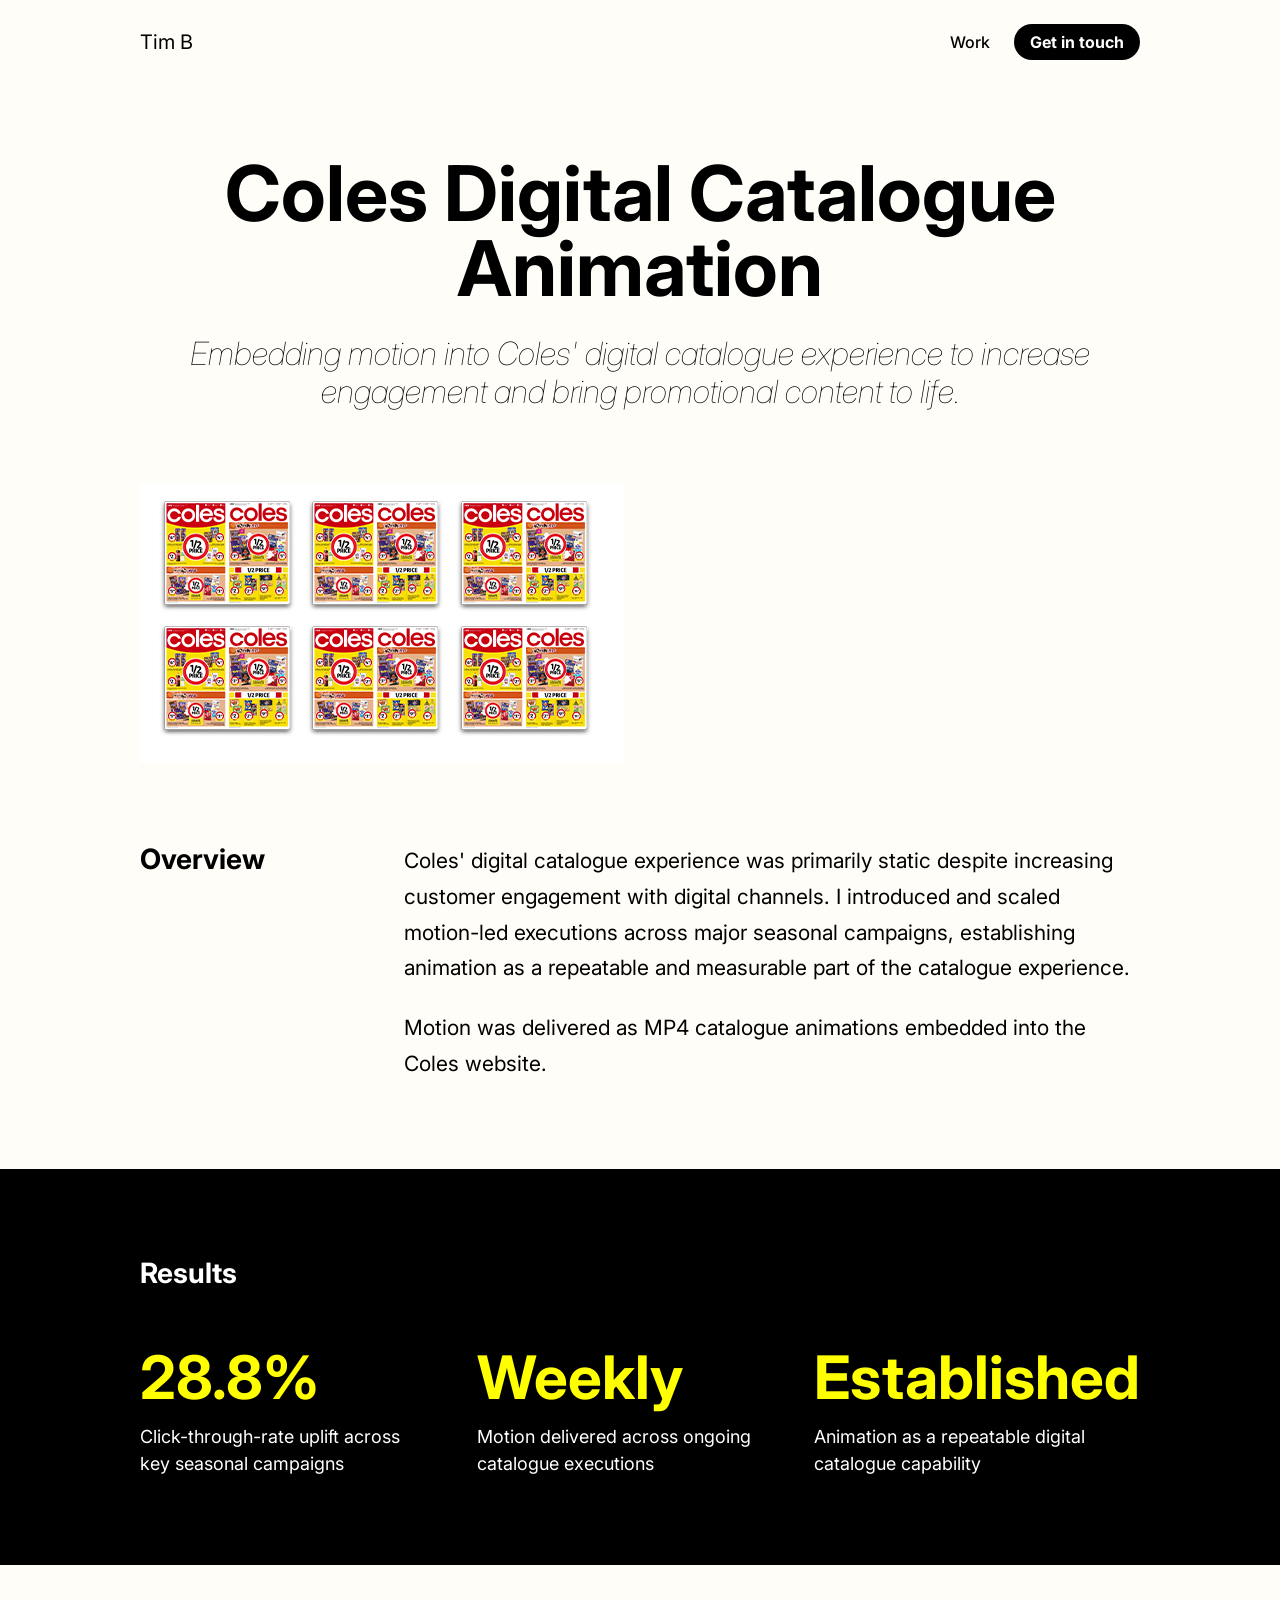
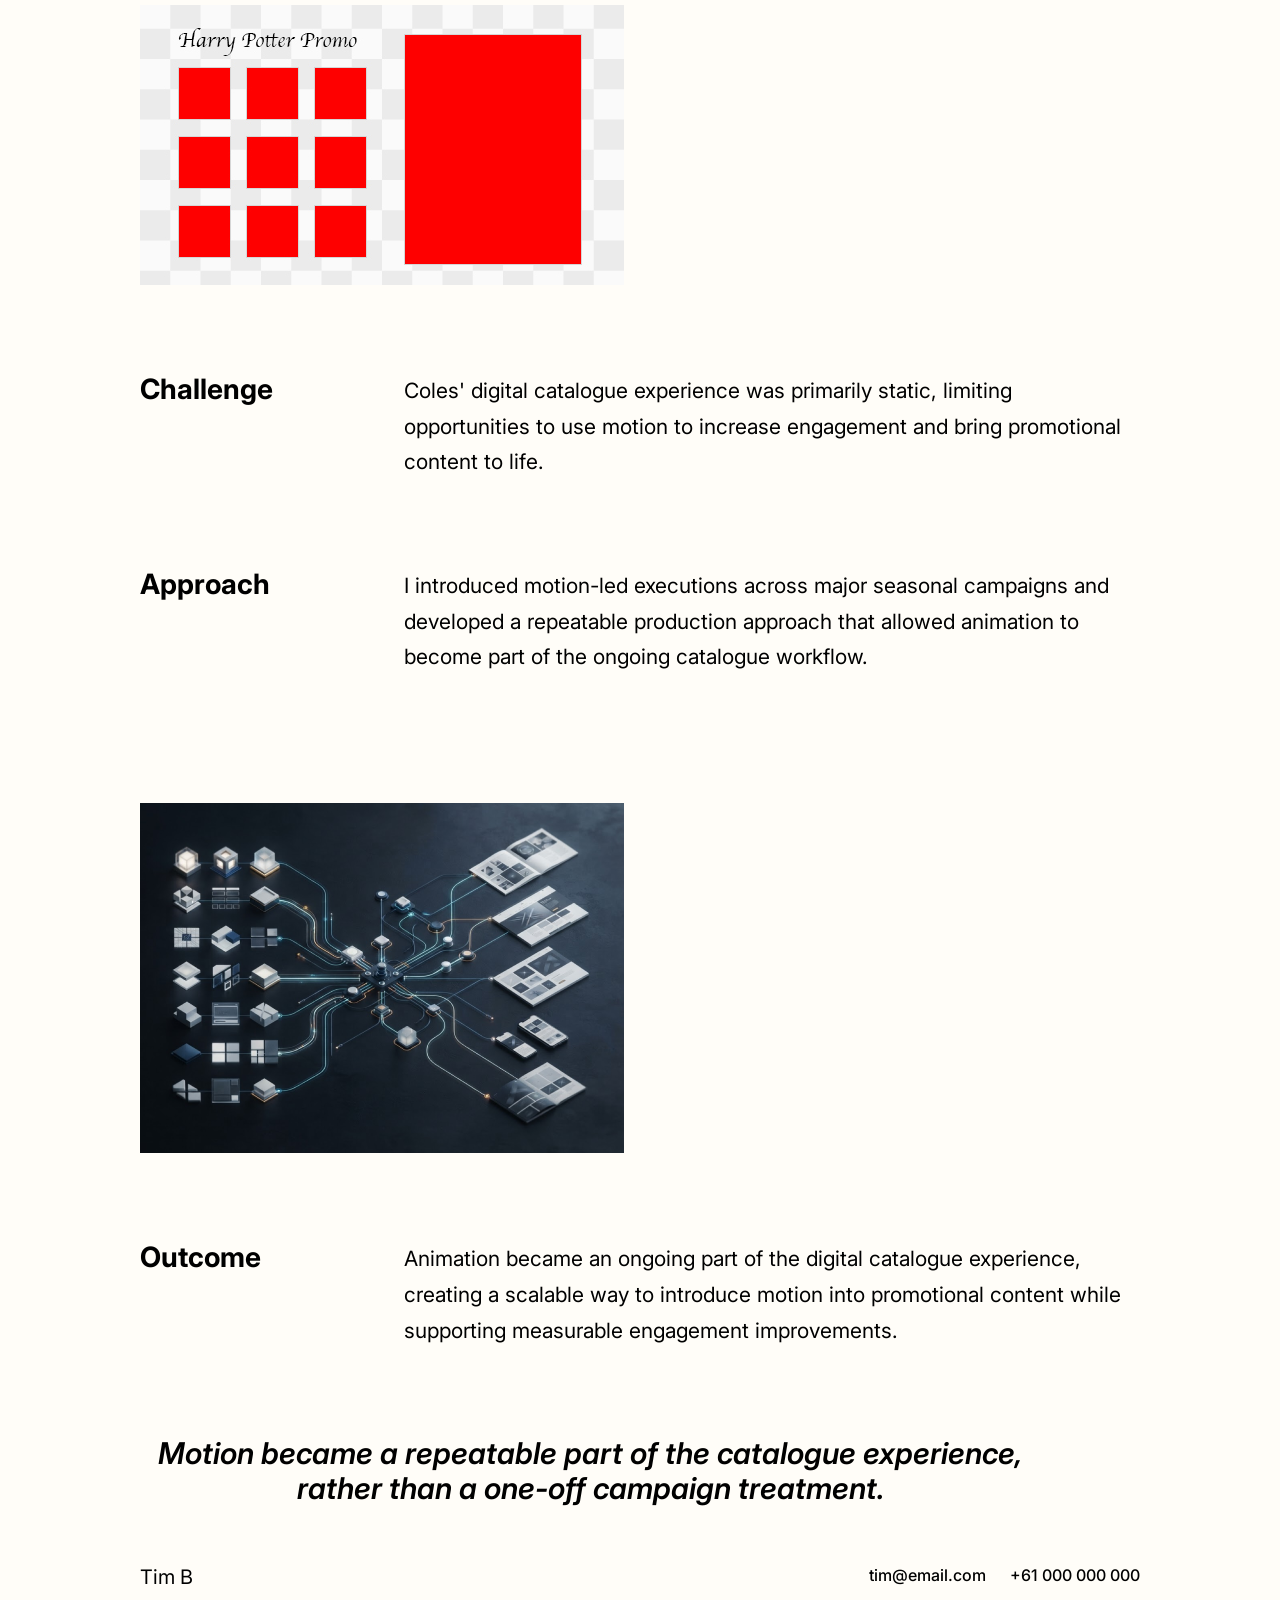
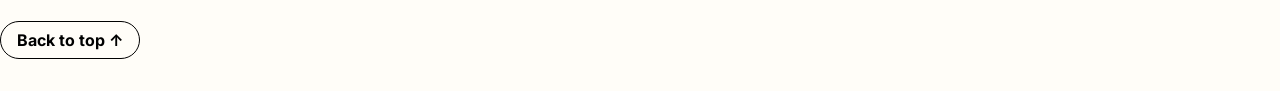
==== case-studies/catalogue.html @ ee3a1e39 "Updates from work machine" ====
<!DOCTYPE html>
<html lang="en">
<head>
  <meta charset="UTF-8">
  <meta name="viewport" content="width=device-width, initial-scale=1.0">

  <meta
    name="description"
    content="Coles Digital Catalogue Animation — Tim Bradfield"
  >

  <title>Coles Digital Catalogue Animation — Tim Bradfield</title>

  <link
    rel="stylesheet"
    href="https://fonts.googleapis.com/css2?family=Inter:wght@400;500;600;700&display=swap"
  >

  <link rel="stylesheet" href="../styles.css">
</head>

<body>

  <!-- =====================================================
       HEADER
  ====================================================== -->

  <header class="site-header">
    <div class="container site-header__inner">

      <a href="../index.html" class="site-header__logo">
        Tim B
      </a>

      <nav class="site-header__nav">
        <a href="../index.html#work">Work</a>
        <a href="../index.html#contact" class="button button--primary">
          Get in touch
        </a>
      </nav>

    </div>
  </header>


  <main class="case-study">

    <!-- =====================================================
         HERO
    ====================================================== -->

    <section class="case-study-hero">

      <div class="container">


        <h1 class="case-study__title">
          Coles Digital Catalogue Animation
        </h1>

        <p class="case-study__lead">
          Embedding motion into Coles' digital catalogue experience
          to increase engagement and bring promotional content to life.
        </p>

      </div>

      <div class="case-study__hero-media">
        <div class="container">

          <video
            autoplay
            muted
            loop
            playsinline
            aria-label="Coles digital catalogue animation"
            poster="../images/catalogue/hero.jpg"
          >
            <source
              src="../images/catalogue/hero.mp4"
              type="video/mp4"
            >
          </video>

        </div>
      </div>

    </section>


    <!-- =====================================================
         OVERVIEW
    ====================================================== -->

    <section class="case-study-section">

      <div class="container case-study-layout">

        <div class="case-study-section__label">
          <h2>Overview</h2>
        </div>

        <div class="case-study-section__content">

          <p>
            Coles' digital catalogue experience was primarily static
            despite increasing customer engagement with digital channels.
            I introduced and scaled motion-led executions across major
            seasonal campaigns, establishing animation as a repeatable
            and measurable part of the catalogue experience.
          </p>

          <p>
            Motion was delivered as MP4 catalogue animations embedded
            into the Coles website.
          </p>

        </div>

      </div>

    </section>


    <!-- =====================================================
         RESULTS
    ====================================================== -->

    <section class="case-study-results">

      <div class="container">

        <h2>Results</h2>

        <div class="results-grid">

          <div class="result">
            <strong>28.8%</strong>
            <span>
              Click-through-rate uplift across key seasonal campaigns
            </span>
          </div>

          <div class="result">
            <strong>Weekly</strong>
            <span>
              Motion delivered across ongoing catalogue executions
            </span>
          </div>

          <div class="result">
            <strong>Established</strong>
            <span>
              Animation as a repeatable digital catalogue capability
            </span>
          </div>

        </div>

      </div>

    </section>


    <!-- =====================================================
         FEATURED MEDIA
    ====================================================== -->

    <section class="case-study-media">

      <div class="container">

        <video
            autoplay
            muted
            loop
            playsinline
            aria-label="Coles digital catalogue animation"
            poster="../images/catalogue/animation.jpg"
          >
            <source
              src="../images/catalogue/animation.mp4"
              type="video/mp4"
            >
          </video>

      </div>

    </section>


    <!-- =====================================================
         CHALLENGE
    ====================================================== -->

    <section class="case-study-section">

      <div class="container case-study-layout">

        <div class="case-study-section__label">
          <h2>Challenge</h2>
        </div>

        <div class="case-study-section__content">

          <p>
            Coles' digital catalogue experience was primarily static,
            limiting opportunities to use motion to increase engagement
            and bring promotional content to life.
          </p>

        </div>

      </div>

    </section>


    <!-- =====================================================
         APPROACH
    ====================================================== -->

    <section class="case-study-section">

      <div class="container case-study-layout">

        <div class="case-study-section__label">
          <h2>Approach</h2>
        </div>

        <div class="case-study-section__content">

          <p>
            I introduced motion-led executions across major seasonal
            campaigns and developed a repeatable production approach
            that allowed animation to become part of the ongoing
            catalogue workflow.
          </p>

        </div>

      </div>

    </section>


    <!-- =====================================================
         ADDITIONAL MEDIA
    ====================================================== -->

    <section class="case-study-media">

      <div class="container">

        <video
            autoplay
            muted
            loop
            playsinline
            alt="Catalogue campaign examples"
            poster="../images/catalogue/results.jpg"
          >
            <source
              src="../images/catalogue/results.mp4"
              type="video/mp4"
            >
          </video>


    </section>


    <!-- =====================================================
         OUTCOME
    ====================================================== -->

    <section class="case-study-section">

      <div class="container case-study-layout">

        <div class="case-study-section__label">
          <h2>Outcome</h2>
        </div>

        <div class="case-study-section__content">

          <p>
            Animation became an ongoing part of the digital catalogue
            experience, creating a scalable way to introduce motion
            into promotional content while supporting measurable
            engagement improvements.
          </p>

        </div>

      </div>

    </section>


    <!-- =====================================================
         TAKEAWAY
    ====================================================== -->

    <section class="case-study-takeaway">

      <div class="container">

        <p>
          Motion became a repeatable part of the catalogue experience,
          rather than a one-off campaign treatment.
        </p>

      </div>

    </section>

  </main>


  <!-- =====================================================
       FOOTER
  ====================================================== -->

  <footer id="contact" class="site-footer">

    <div class="container site-footer__inner">

      <p class="site-footer__name">
        Tim B
      </p>

      <div class="site-footer__contact">

        <a href="mailto:tim@email.com">
          tim@email.com
        </a>

        <a href="tel:+61000000000">
          +61 000 000 000
        </a>

      </div>

    </div>

    <a href="#top" class="button button--secondary">
      Back to top ↑
    </a>

  </footer>

</body>
</html>
---- styles.css ----
:root {
  --bg: #fffdf8;
  --black: #000;
  --white: #fff;
  --font: 'Inter', sans-serif;

  --content-width: 1000px;
  --page-padding: 24px;

  --project-gap: 32px;
  --section-spacing: 72px;
}


/* =========================================================
   Base
========================================================= */

* {
  box-sizing: border-box;
  margin: 0;
  padding: 0;
}

html {
  scroll-behavior: smooth;
}

body {
  min-width: 320px;
  min-height: 100vh;
  background: var(--bg);
  color: var(--black);
  font-family: var(--font);
  overflow-x: hidden;
}

img,
video {
  display: block;
  max-width: 100%;
}

a {
  color: inherit;
  text-decoration: none;
}


/* =========================================================
   Layout
========================================================= */

.container {
  width: min(
    calc(100% - (var(--page-padding) * 2)),
    var(--content-width)
  );

  margin-inline: auto;
}


/* =========================================================
   Header
========================================================= */

.site-header {
  padding: 24px 0;
}

.site-header__inner {
  display: flex;
  align-items: center;
  justify-content: space-between;
  gap: 24px;
}

.site-header__logo {
  font-size: 20px;
  font-weight: 400;
}

.site-header__nav {
  display: flex;
  align-items: center;
  gap: 24px;
}

.site-header__nav > a:first-child {
  font-size: 16px;
  font-weight: 500;
}


/* =========================================================
   Buttons
========================================================= */

.button {
  display: inline-flex;
  align-items: center;
  justify-content: center;

  padding: 10px 16px;
  border-radius: 20px;

  font-size: 16px;
  line-height: 1;
  font-weight: 700;

  white-space: nowrap;
}

.button--primary {
  background: var(--black);
  color: var(--white);
}

.button--secondary {
  border: 1px solid var(--black);
  background: var(--bg);
  color: var(--black);
}


/* =========================================================
   Hero
========================================================= */

.hero {
  padding: 104px 0;
}

.hero__inner {
  display: flex;
  flex-direction: column;
  align-items: flex-start;
  gap: 24px;
}

.hero__portrait {
  width: 72px;
  height: 72px;
  object-fit: cover;
  border-radius: 50%;
}

.hero__title {
  font-size: 40px;
  line-height: 1.1;
  font-weight: 400;
}

.hero__intro {
  max-width: 100%;
  font-size: 28px;
  line-height: 1.36;
  font-weight: 500;
}


/* =========================================================
   Work
========================================================= */

.work {
  padding-bottom: 0;
}

.section-title {
  margin-bottom: 0;
  font-size: 28px;
  line-height: 1.35;
  font-weight: 700;
}


/* =========================================================
   Project cards
========================================================= */

.project-card {
  padding: var(--section-spacing) 0;
}

.project-card__inner {
  display: flex;
  align-items: flex-start;
  gap: var(--project-gap);
}

.project-card__media {
  width: calc(50% - 16px);
  flex: 0 1 calc(50% - 16px);

  aspect-ratio: 4 / 3;
  object-fit: cover;
}

.project-card__content {
  flex: 1 1 0;

  display: flex;
  flex-direction: column;
  align-items: flex-start;
  gap: 16px;

  min-width: 0;
}

.project-card__title {
  font-size: 25px;
  line-height: 1.3;
  font-weight: 700;
}

.project-card__description {
  font-size: 20px;
  line-height: 1.9;
  font-weight: 500;
}


/* =========================================================
   Skills
========================================================= */

.skills {
  padding: 80px 0;
}

.skills__inner {
  display: flex;
  flex-wrap: wrap;
  justify-content: center;
  align-items: center;
  gap: 16px 28px;
}

.skill {
  display: inline-flex;
  align-items: center;
  gap: 8px;

  white-space: nowrap;

  font-size: 40px;
  line-height: 1.1;
  font-weight: 700;
}

.skill img {
  width: 44px;
  height: 44px;
  object-fit: contain;
}


/* =========================================================
   Footer
========================================================= */

.site-footer {
  padding: 0 0 32px;
}

.site-footer__inner {
  display: flex;
  align-items: flex-start;
  justify-content: space-between;
  gap: 24px;
  margin-bottom: 32px;
}

.site-footer__name {
  font-size: 20px;
  font-weight: 400;
}

.site-footer__contact {
  display: flex;
  align-items: center;
  gap: 24px;

  font-size: 16px;
  font-weight: 500;
}


/* =========================================================
   Mobile
========================================================= */

@media (max-width: 768px) {

  :root {
    --page-padding: 16px;
    --project-gap: 24px;
    --section-spacing: 40px;
  }

  .site-header {
    padding: 16px 0;
  }

  .site-header__nav {
    gap: 12px;
  }

  .site-header__nav > a:first-child {

    font-size: 14px;

  }

  .site-header__nav .button {

    font-size: 14px;

    padding: 9px 12px;

  }


  .hero {
    padding: 72px 0;
  }

  .hero__portrait {
    width: 64px;
    height: 64px;
  }

  .hero__title {
    font-size: 32px;
  }

  .hero__intro {
    font-size: 20px;
    line-height: 1.5;
  }

  .section-title {
    font-size: 24px;
  }

  .project-card__inner {
    flex-direction: column;
  }

  .project-card__media {
    width: 100%;
    flex: none;
  }

  .project-card__content {
    width: 100%;
    flex: none;
  }

  .project-card__title {
    font-size: 22px;
    line-height: 1.35;
  }

  .project-card__description {
    font-size: 17px;
    line-height: 1.65;
  }

  .skills {
    padding: 56px 0;
  }

  .skills__inner {
    justify-content: flex-start;
    gap: 14px 20px;
  }

  .skill {
    font-size: 26px;
  }

  .skill img {
    width: 30px;
    height: 30px;
  }

  .site-footer__inner {
    flex-direction: column;
    gap: 16px;
  }

  .site-footer__contact {
    flex-direction: column;
    align-items: flex-start;
    gap: 8px;
  }

}

@media (max-width: 480px) {

  .hero__title {
    font-size: 30px;
  }

  .hero__intro {
    font-size: 18px;
  }

}


/* =========================================================
   Case study template
========================================================= */

.case-study {
  width: 100%;
}

.case-study-hero {
  padding: 72px 0 80px;
}


.case-study__title {
  max-width: 1000px;
  margin-bottom: 28px;
  font-size: clamp(44px, 6vw, 80px);
  line-height: 0.98;
  font-weight: 700;
  text-align:center;
}

.case-study__lead {
  max-width: 1000px;
  font-size: clamp(22px, 3vw, 32px);
  line-height: 1.2;
  font-weight: 100;
  text-align:center;
  font-style: italic;
}

.case-study__hero-media {
  margin-top: 72px;
}

.case-study__hero-media img {
  width: 100%;
  height: auto;
  display: block;
}


/* Sections */

.case-study-section {
  padding-bottom: 88px;
}

.case-study-layout {
  display: grid;
  grid-template-columns: 200px minmax(0, 760px);
  gap: 64px;
}

.case-study-section__label h2,
.case-study-results h2 {
  font-size: 28px;
  line-height: 1.2;
  font-weight: 700;
}

.case-study-section__content p {
  font-size: 21px;
  line-height: 1.7;
}

.case-study-section__content p + p {
  margin-top: 24px;
}


/* Results */

.case-study-results {
  padding: 88px 0;
  background: var(--black);
  color: var(--white);
}

.results-grid {
  display: grid;
  grid-template-columns: repeat(3, 1fr);
  gap: 48px;
  margin-top: 56px;
}

.result {
  display: flex;
  flex-direction: column;
  gap: 16px;
}

.result strong {
  font-size: clamp(30px, 5vw, 60px);
  line-height: 1;
  font-weight: 700;
  color:yellow
}

.result span {
  font-size: 18px;
  line-height: 1.5;
}


/* Media */

.case-study-media {
  padding: 40px 0 88px;
}

.case-study-media img {
  width: 100%;
  height: auto;
}


/* Takeaway */

.case-study-takeaway {
  padding-bottom: 60px;
}

.case-study-takeaway p {
  max-width: 900px;
  font-size: clamp(20px, 4vw, 30px);
  line-height: 1.15;
  font-weight: 600;
  text-align: center;
  font-style: italic;
}


/* Mobile */

@media (max-width: 768px) {

  .case-study-hero {
    padding: 56px 0 48px;
  }

  .case-study__hero-media {
    margin-top: 48px;
  }

  .case-study-section {
    padding: 30px 0;
  }

  .case-study-layout {
    grid-template-columns: 1fr;
    gap: 24px;
  }

  .case-study-section__content p {
    font-size: 18px;
    line-height: 1.65;
  }

  .results-grid {
    grid-template-columns: 1fr;
    gap: 40px;
    margin-top: 40px;
  }

  .case-study-media {
    padding: 24px 0 0px;
  }

  .case-study-takeaway {
    padding: 30px 0;
  }

}
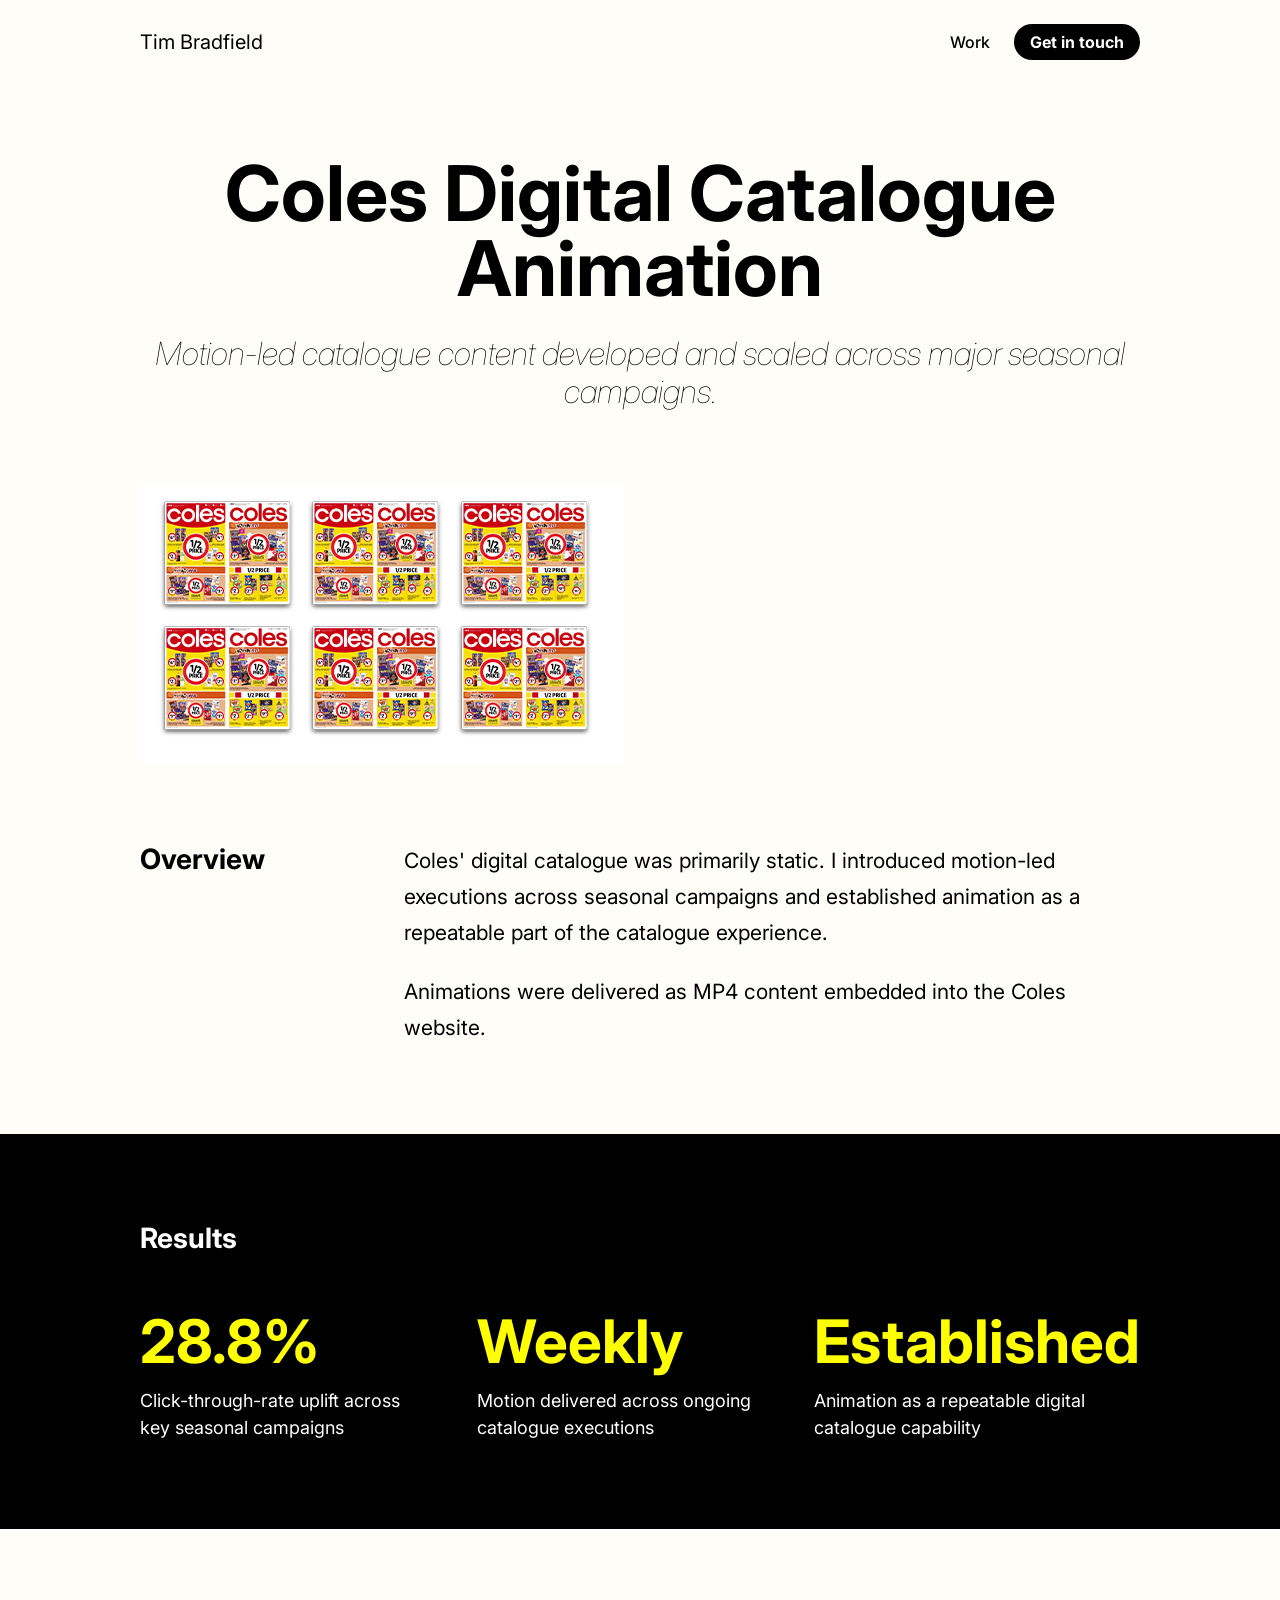
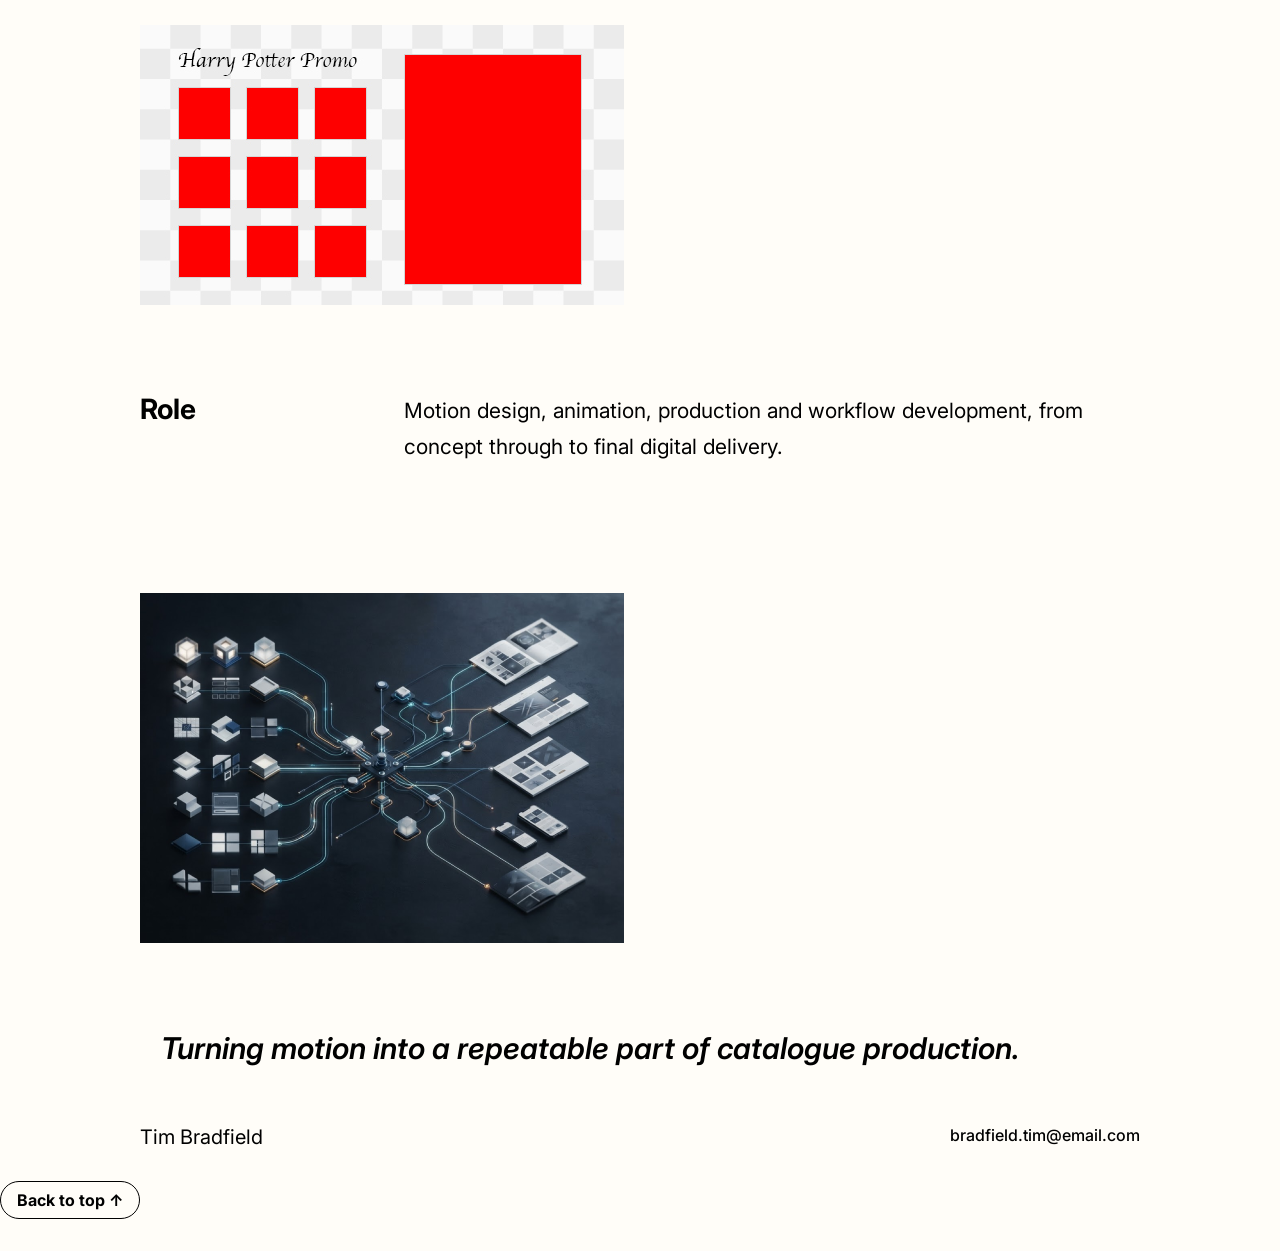
==== commit df06c327: "Updates to portfolio" ====
--- a/case-studies/catalogue.html
+++ b/case-studies/catalogue.html
@@ -29,7 +29,7 @@
     <div class="container site-header__inner">
 
       <a href="../index.html" class="site-header__logo">
-        Tim B
+        Tim Bradfield
       </a>
 
       <nav class="site-header__nav">
@@ -59,8 +59,7 @@
         </h1>
 
         <p class="case-study__lead">
-          Embedding motion into Coles' digital catalogue experience
-          to increase engagement and bring promotional content to life.
+          Motion-led catalogue content developed and scaled across major seasonal campaigns.
         </p>
 
       </div>
@@ -103,16 +102,11 @@
         <div class="case-study-section__content">
 
           <p>
-            Coles' digital catalogue experience was primarily static
-            despite increasing customer engagement with digital channels.
-            I introduced and scaled motion-led executions across major
-            seasonal campaigns, establishing animation as a repeatable
-            and measurable part of the catalogue experience.
+            Coles' digital catalogue was primarily static. I introduced motion-led executions across seasonal campaigns and established animation as a repeatable part of the catalogue experience.
           </p>
 
           <p>
-            Motion was delivered as MP4 catalogue animations embedded
-            into the Coles website.
+            Animations were delivered as MP4 content embedded into the Coles website.
           </p>
 
         </div>
@@ -198,15 +192,14 @@
       <div class="container case-study-layout">
 
         <div class="case-study-section__label">
-          <h2>Challenge</h2>
+          <h2>Role</h2>
         </div>
 
         <div class="case-study-section__content">
 
           <p>
-            Coles' digital catalogue experience was primarily static,
-            limiting opportunities to use motion to increase engagement
-            and bring promotional content to life.
+            Motion design, animation, production and workflow development,
+            from concept through to final digital delivery.
           </p>
 
         </div>
@@ -215,33 +208,6 @@
 
     </section>
 
-
-    <!-- =====================================================
-         APPROACH
-    ====================================================== -->
-
-    <section class="case-study-section">
-
-      <div class="container case-study-layout">
-
-        <div class="case-study-section__label">
-          <h2>Approach</h2>
-        </div>
-
-        <div class="case-study-section__content">
-
-          <p>
-            I introduced motion-led executions across major seasonal
-            campaigns and developed a repeatable production approach
-            that allowed animation to become part of the ongoing
-            catalogue workflow.
-          </p>
-
-        </div>
-
-      </div>
-
-    </section>
 
 
     <!-- =====================================================
@@ -271,34 +237,6 @@
 
 
     <!-- =====================================================
-         OUTCOME
-    ====================================================== -->
-
-    <section class="case-study-section">
-
-      <div class="container case-study-layout">
-
-        <div class="case-study-section__label">
-          <h2>Outcome</h2>
-        </div>
-
-        <div class="case-study-section__content">
-
-          <p>
-            Animation became an ongoing part of the digital catalogue
-            experience, creating a scalable way to introduce motion
-            into promotional content while supporting measurable
-            engagement improvements.
-          </p>
-
-        </div>
-
-      </div>
-
-    </section>
-
-
-    <!-- =====================================================
          TAKEAWAY
     ====================================================== -->
 
@@ -307,8 +245,7 @@
       <div class="container">
 
         <p>
-          Motion became a repeatable part of the catalogue experience,
-          rather than a one-off campaign treatment.
+          Turning motion into a repeatable part of catalogue production.
         </p>
 
       </div>
@@ -327,18 +264,16 @@
     <div class="container site-footer__inner">
 
       <p class="site-footer__name">
-        Tim B
+        Tim Bradfield
       </p>
 
       <div class="site-footer__contact">
 
-        <a href="mailto:tim@email.com">
-          tim@email.com
+        <a href="mailto:bradfield.tim@email.com">
+          bradfield.tim@email.com
         </a>
 
-        <a href="tel:+61000000000">
-          +61 000 000 000
-        </a>
+      
 
       </div>
 
--- a/styles.css
+++ b/styles.css
@@ -490,6 +490,8 @@
   padding: 88px 0;
   background: var(--black);
   color: var(--white);
+  margin-bottom: 56px;
+
 }
 
 .results-grid {
@@ -586,4 +588,115 @@
     padding: 30px 0;
   }
 
+}
+
+/* =========================================================
+   HTML5 banner showcase
+========================================================= */
+
+.banner-showcase {
+  padding: 88px 0;
+}
+
+.banner-showcase__header {
+  max-width: 760px;
+  margin-bottom: 48px;
+}
+
+.banner-showcase__header h2 {
+  margin-bottom: 20px;
+  font-size: 28px;
+  line-height: 1.2;
+  font-weight: 700;
+}
+
+.banner-showcase__header p {
+  font-size: 20px;
+  line-height: 1.6;
+}
+
+.banner-grid {
+  display: grid;
+  grid-template-columns: 1fr 1fr;
+  align-items: start;
+  justify-items: center;
+  gap: 32px;
+  padding-top:20px;
+}
+
+.banner-frame {
+  position: relative;
+  width: 100%;
+  overflow: hidden;
+  margin-inline: auto;
+  
+}
+
+.banner-frame iframe {
+  display: block;
+  width: var(--banner-width);
+  height: var(--banner-height);
+  border: 0;
+  transform-origin: top left;
+  transform: scale(var(--banner-scale));
+  pointer-events: none;
+}
+
+/* The first two banners sit naturally in their columns */
+.banner-frame--portrait {
+  width: var(--display-width);
+  height: var(--display-height);
+}
+
+.banner-frame--landscape {
+  height: var(--display-height);
+  width: var(--display-width);
+  align-self: end;
+}
+
+
+/* Leaderboard */
+.banner-frame--wide {
+  grid-column: 1 / -1;
+  width: var(--display-width);
+  height: var(--display-height);
+}
+
+/* Mobile */
+@media (max-width: 768px) {
+
+  .banner-grid {
+    grid-template-columns: 1fr;
+    gap: 24px;
+  }
+
+  .banner-frame--wide {
+    grid-column: auto;
+  }
+
+}
+
+.media-grid {
+  display: grid;
+  grid-template-columns: 1fr 1fr;
+  gap: 32px;
+}
+
+.media-grid video,
+.case-study__hero-image {
+  width: 100%;
+  height: auto;
+  display: block;
+}
+
+.media-grid--square video {
+  aspect-ratio: 1 / 1;
+  object-fit: cover;
+}
+
+@media (max-width: 768px) {
+  .media-grid {
+    grid-template-columns: 1fr;
+    gap: 24px;
+  }
 }
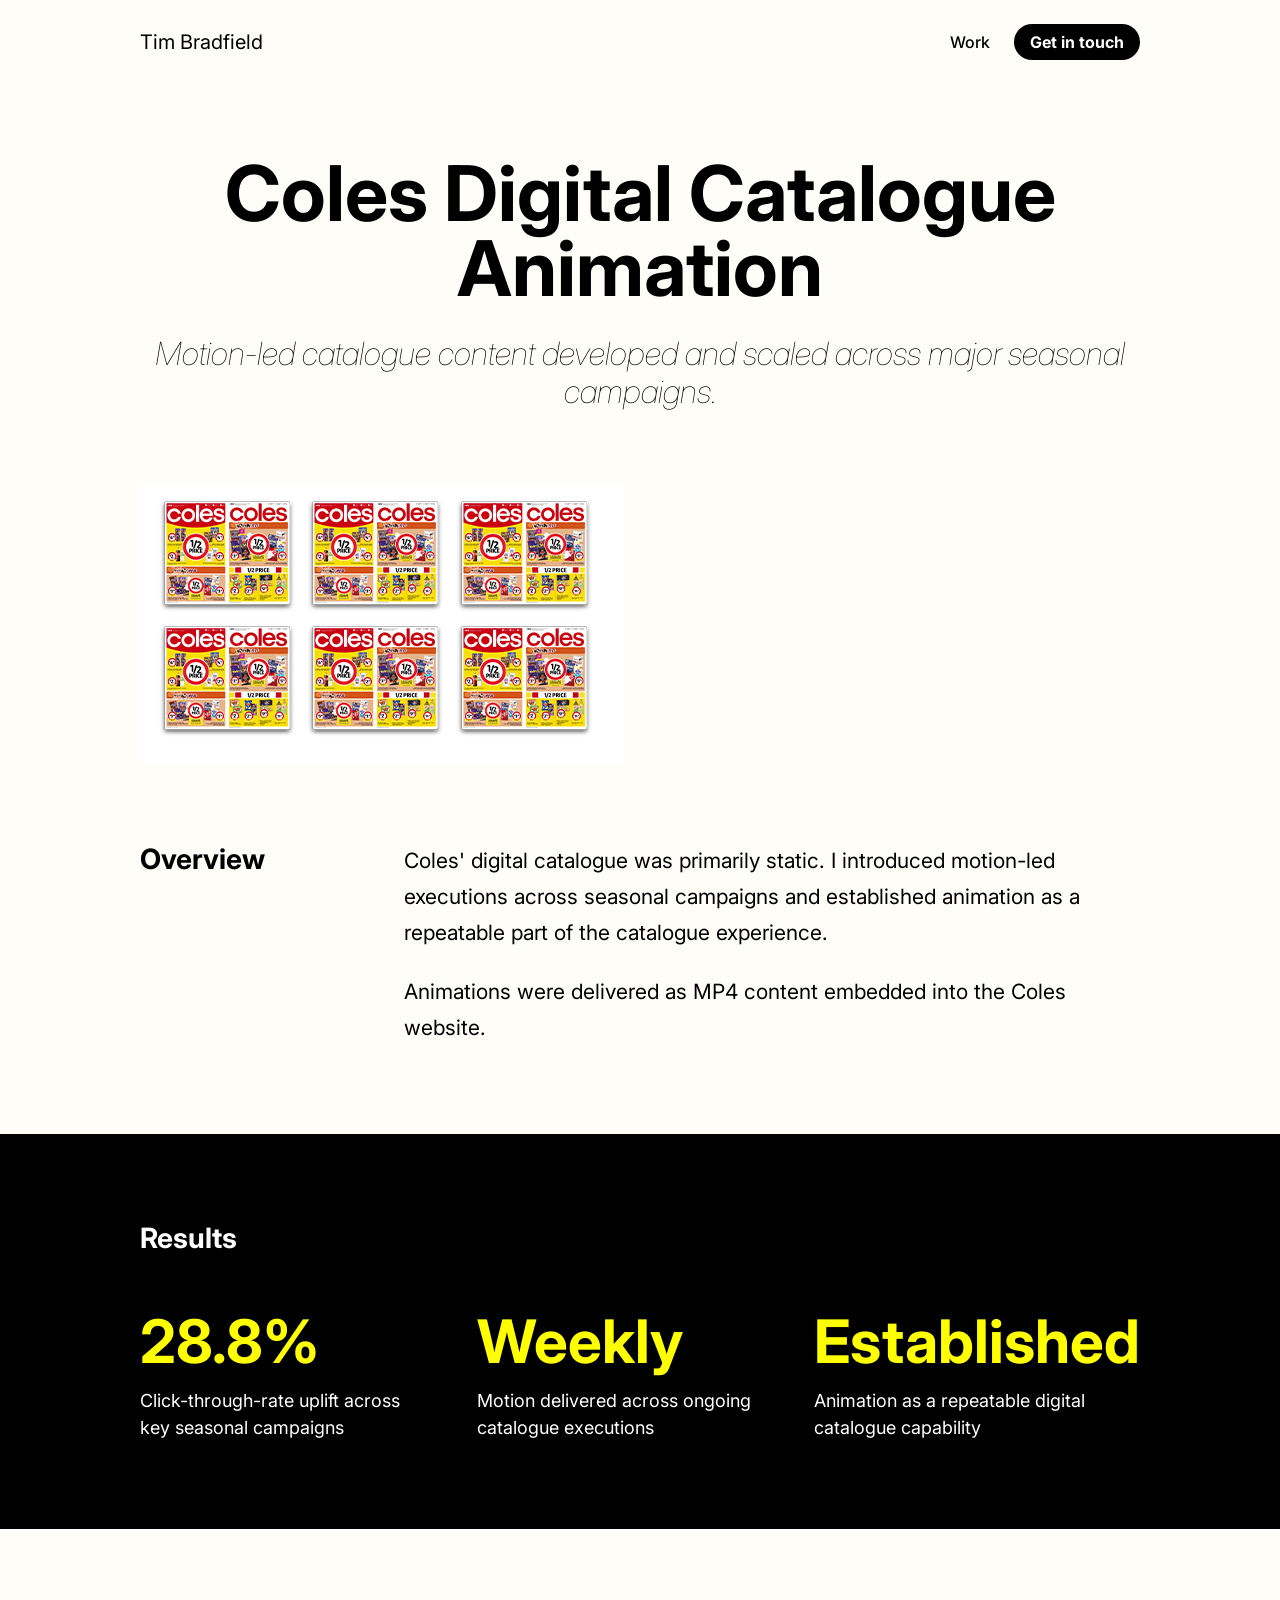
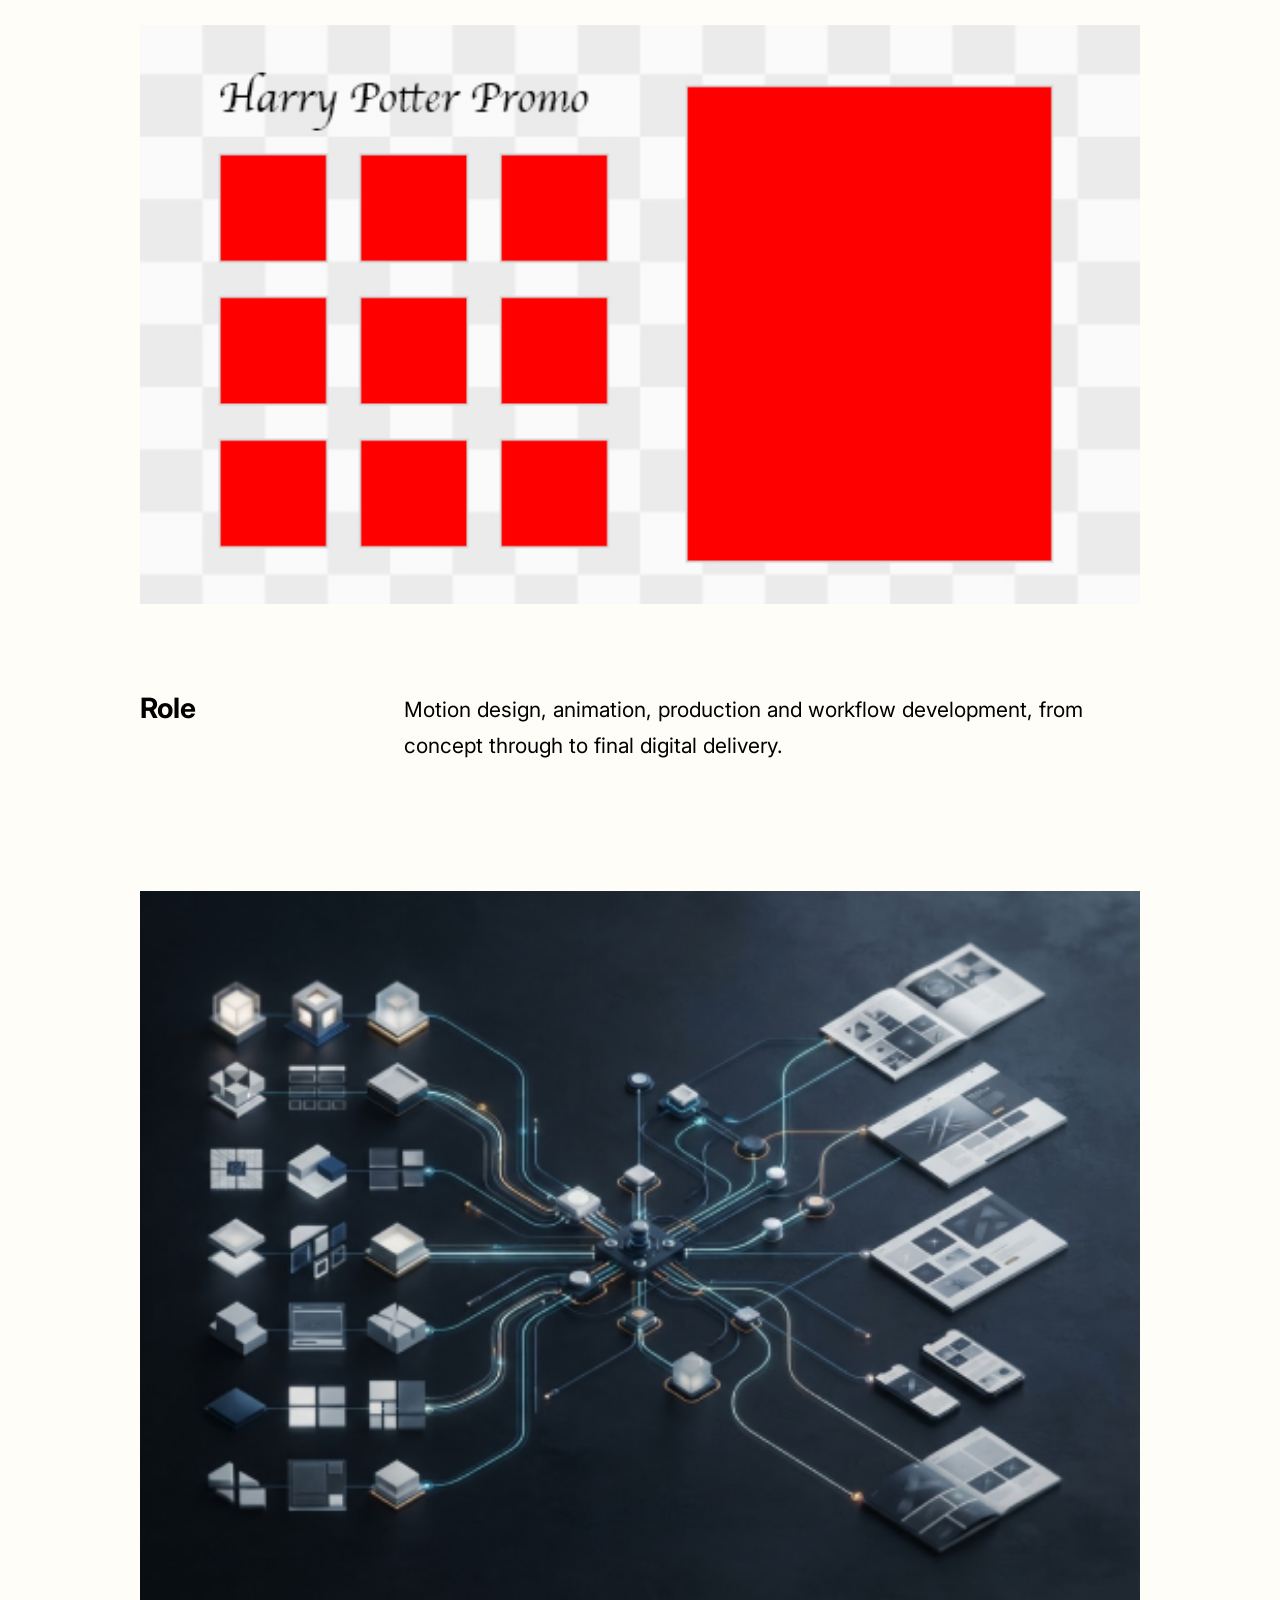
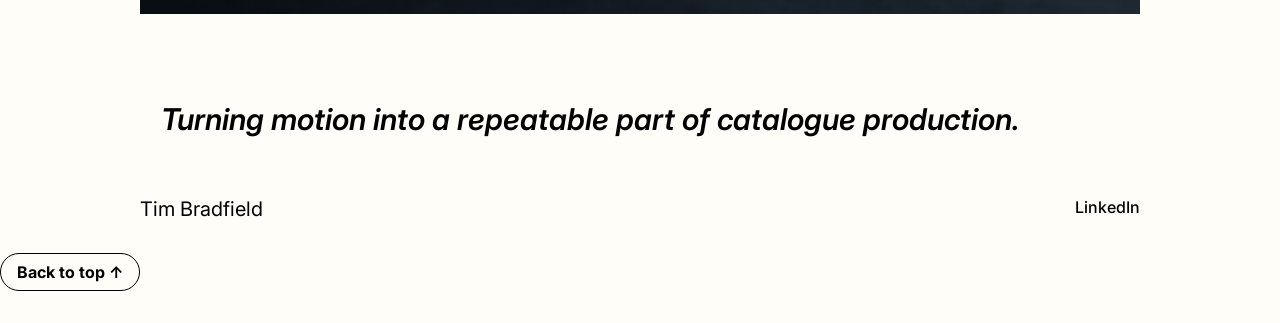
==== commit 9a22ce9e: "Change email to Linkedin, fix media layout" ====
--- a/case-studies/catalogue.html
+++ b/case-studies/catalogue.html
@@ -268,13 +268,9 @@
       </p>
 
       <div class="site-footer__contact">
-
-        <a href="mailto:bradfield.tim@email.com">
-          bradfield.tim@email.com
+        <a href="https://www.linkedin.com/in/tim-bradfield/" target="_blank" rel="noopener noreferrer">
+          LinkedIn
         </a>
-
-      
-
       </div>
 
     </div>
--- a/styles.css
+++ b/styles.css
@@ -526,11 +526,24 @@
   padding: 40px 0 88px;
 }
 
-.case-study-media img {
+.case-study-media img,
+.case-study-media video {
   width: 100%;
   height: auto;
-}
-
+  max-width: 100%;
+  display: block;
+}
+/* Case study two-up media */
+
+.case-study-media .media-grid {
+  align-items: start;
+}
+
+.case-study-media .media-grid video {
+  width: 100%;
+  height: auto;
+  max-width: 100%;
+}
 
 /* Takeaway */
 
